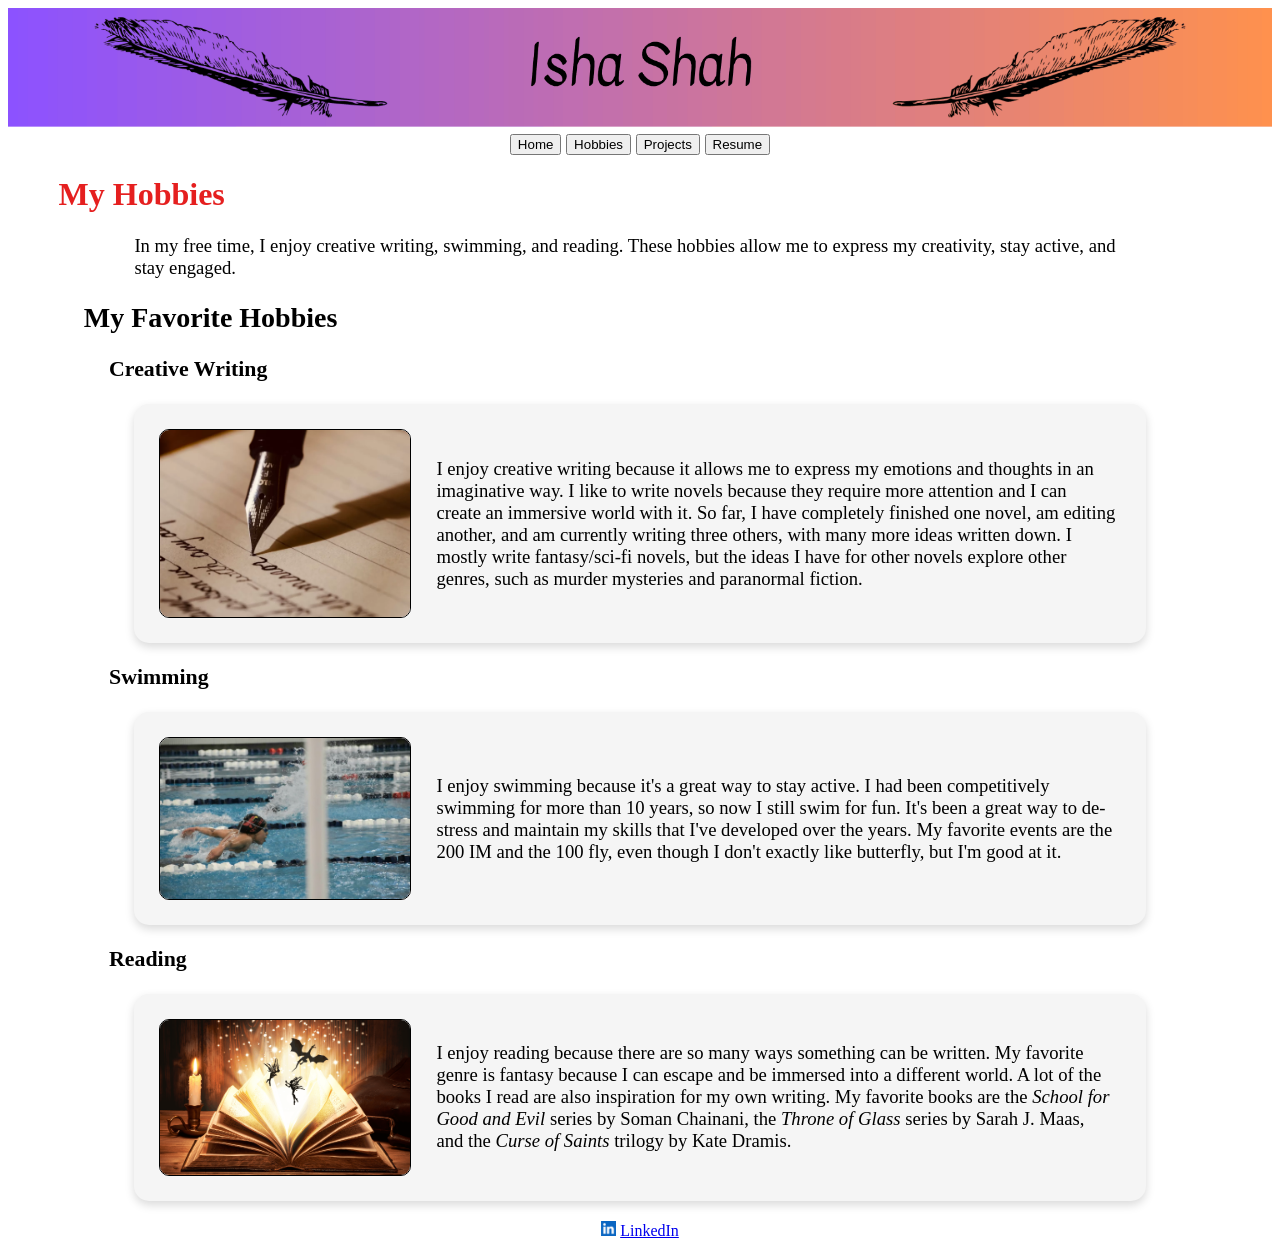
==== hobbies.html @ ad11053d "fixed paths" ====
<!DOCTYPE html>

<html>
    <head>
        <meta charset="UTF-8">
        <title> Hobbies </title>

        <link rel="stylesheet" href="resources/css/styles.css">
    </head>

    <body>
        <header>
            <img src="resources/img/Website_Header.png" alt="Isha Shah" class="header">
        </header>

        <nav>
            <button onclick="location.href='index.html'"> Home </button>
            <button onclick="location.href='hobbies.html'"> Hobbies </button>
            <button onclick="location.href='projects.html'"> Projects </button>
            <button onclick="location.href='resume.html'"> Resume </button>
        </nav>

        <main>
            <h1>
                My Hobbies
            </h1>

            <p>
                In my free time, I enjoy creative writing, swimming, and reading.
                These hobbies allow me to express my creativity, stay active, and stay engaged.
            </p>

            <section>
                <h2>
                    My Favorite Hobbies
                </h2>

                <h3>
                    Creative Writing
                </h3>

                <div class="hobby-card">
                    <img src="resources/img/Writing.png" alt="A pen on paper" class="hobby">

                    <p>
                        I enjoy creative writing because it allows me to express my emotions and thoughts in an imaginative way.
                        I like to write novels because they require more attention and I can create an immersive world with it.
                        So far, I have completely finished one novel, am editing another, and am currently writing three others, with many more ideas written down.
                        I mostly write fantasy/sci-fi novels, but the ideas I have for other novels explore other genres, such as murder mysteries and paranormal fiction.
                    </p>
                </div>

                <h3>
                    Swimming
                </h3>

                <div class="hobby-card">
                    <img src="resources/img/Swimming.png" alt="A swimmer in the pool" class="hobby">

                    <p>
                        I enjoy swimming because it's a great way to stay active. I had been competitively swimming for more than 10 years, so now I still swim for fun.
                        It's been a great way to de-stress and maintain my skills that I've developed over the years.
                        My favorite events are the 200 IM and the 100 fly, even though I don't exactly like butterfly, but I'm good at it.
                    </p>
                </div>

                <h3>
                    Reading
                </h3>

                <div class="hobby-card">
                    <img src="resources/img/Reading.png" alt="An open book" class="hobby">

                    <p>
                        I enjoy reading because there are so many ways something can be written. My favorite genre is fantasy because I can escape and be immersed into a different world.
                        A lot of the books I read are also inspiration for my own writing.
                        My favorite books are the <i>School for Good and Evil</i> series by Soman Chainani, the <i>Throne of Glass</i> series by Sarah J. Maas, and the <i>Curse of Saints</i> trilogy by Kate Dramis.
                    </p>
                </div>
            </section>
        </main>

        <footer>
            <img src="resources/img/linkedin.png" alt="linkedin logo" class="logo"> <a href="https://www.linkedin.com/in/ishashah06/">LinkedIn </a>
        </footer>

    </body>
</html>
---- resources/css/styles.css ----
body {
    font-size: 14pt;
    color: rgb(0, 0, 0);
    background-color: rgb(255, 255, 255);
}

nav {
	text-align: center;
    width: 100%;
}

footer {
    text-align: center;
    font-size: 12pt;
}

h1 {
    font-size: 24pt;
    margin-left: 4%;
    color: rgb(229, 31, 31);
}

h2 {
    margin-left: 6%;
}

h3 {
    margin-left: 8%;
}

p {
    margin-left: 10%;
    margin-right: 10%;
}

.welcome {
    margin-top: 5%;
}

.about-me {
    display: flex;
    align-items: center;
    gap: 30px;
}

.about-me p {
    flex: 1;
}

.profile {
    width: 200px;
    height: 200px;
    object-fit: cover;
    border-radius: 50%;
}

.hobby-card {
    display: flex;
    align-items: center;
    gap: 20px;

    margin: 20px 10%;
    padding: 25px;

    background-color: rgb(245, 245, 245);
    border-radius: 15px;
    box-shadow: 0px 4px 10px rgba(0, 0, 0, 0.15)
}

.hobby-card p {
    margin: 5px;
    flex: 1;
}

.hobby {
    width: 200px;
    height: auto;
    border-radius: 10px;
}

.project-card {
    display: flex;
    align-items: center;
    gap: 20px;

    margin: 20px 10%;
    padding: 25px;

    background-color: rgb(245, 245, 245);
    border-radius: 15px;
    box-shadow: 0px 4px 10px rgba(0, 0, 0, 0.15)
}

.project-card p {
    margin: 5px;
    flex: 1;
}

.project {
    width: 200px;
    height: auto;
    border-radius: 10px;
}

.book-cover {
    width: 150px;
    height: auto;
    border-radius: 10px;
}

.download-container {
    text-align: right;
    margin-bottom: 15px;
}

.download-container button {
    padding: 10px 15px;
    border-radius: 4px;
}

.resume-header {
    text-align: center;
    border-bottom: 2px solid #333;
    padding-bottom: 15px;
}

.resume-header h1 {
    font-size: 28pt;
    margin-bottom: 5px;
}

.resume-header p {
    font-size: 14pt;
    color: #555;
}

.education h2,
.skills h2,
.experience h2 {
    font-size: 18pt;
    border-bottom: 1px solid #999;
    padding-bottom: 5px;
    margin-top: 25px;
}

.education h3,
.experience h3 {
    font-size: 16pt;
    margin-bottom: 3px;
}

.education p,
.experience p {
    font-size: 14pt;
    margin-top: 0;
}

.skills ul {
    padding-left: 125px;
}

.experience ul {
    padding-left: 175px;
}

.experience li,
.skills li {
    font-size: 14pt;
    margin-bottom: 5px;
    line-height: 1.4;
}

img.header {
    width: 100%;
}

img.logo {
    width: 15px;
}

img.profile {
    margin-left: 100px;
    border: 0.5px solid black;
}

img.hobby {
    width:250px;
    border: 0.5px solid black;
}

img.project {
    width: 250px;
    border: 0.5px solid black;
}
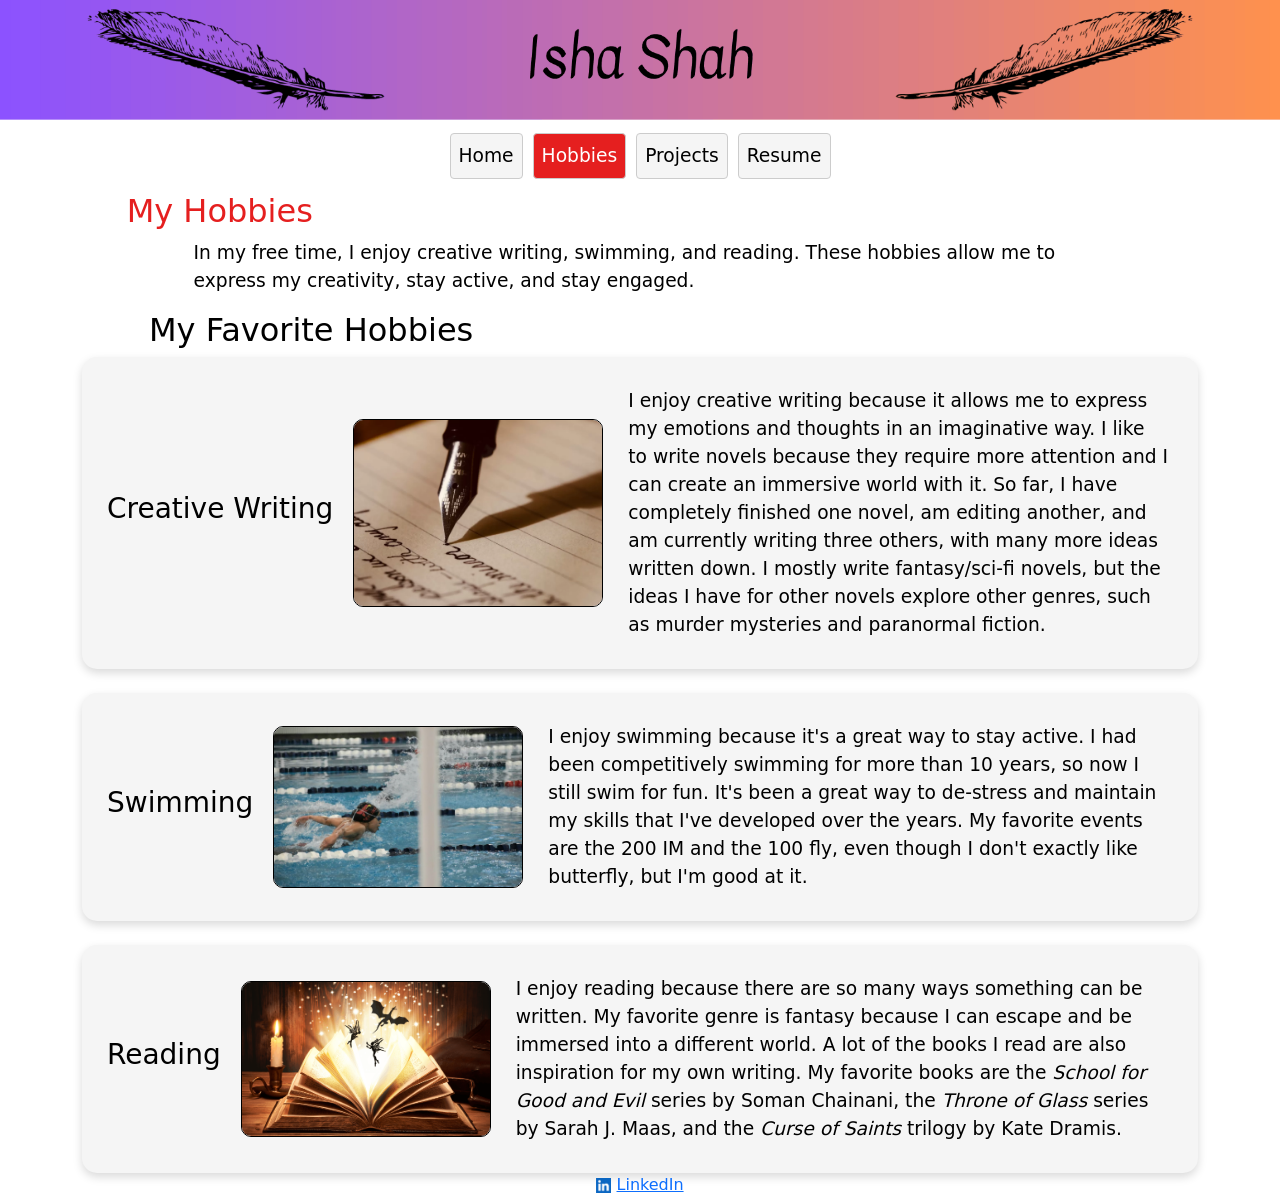
==== commit 7b002dab: "updates" ====
--- a/hobbies.html
+++ b/hobbies.html
@@ -5,22 +5,53 @@
         <meta charset="UTF-8">
         <title> Hobbies </title>
 
-        <link rel="stylesheet" href="resources/css/styles.css">
+        <link href="https://cdn.jsdelivr.net/npm/bootstrap@5.3.8/dist/css/bootstrap.min.css" rel="stylesheet">
+        <link rel="stylesheet" href="../resources/css/styles.css">
     </head>
 
     <body>
         <header>
-            <img src="resources/img/Website_Header.png" alt="Isha Shah" class="header">
+            <img src="../resources/img/Website_Header.png" alt="Isha Shah" class="header">
         </header>
 
-        <nav>
-            <button onclick="location.href='index.html'"> Home </button>
-            <button onclick="location.href='hobbies.html'"> Hobbies </button>
-            <button onclick="location.href='projects.html'"> Projects </button>
-            <button onclick="location.href='resume.html'"> Resume </button>
+        <nav class="navbar navbar-expand-sm custom-navbar">
+            <div class="container">
+                <button class="navbar-toggler" type="button" data-bs-toggle="collapse" data-bs-target="#mainNav" aria-controls="mainNav" aria-expanded="false" aria-label="Toggle navigation">
+                    <span class="navbar-toggler-icon"></span>
+                </button>
+
+                <div class="collapse navbar-collapse justify-content-center" id="mainNav">
+
+                    <ul class="navbar-nav">
+
+                        <li class="nav-item">
+                            <a class="nav-link" href="index.html">
+                                Home
+                            </a>
+                        </li>
+
+                        <li class="nav-item">
+                            <a class="nav-link active" href="hobbies.html">
+                                Hobbies
+                            </a>
+                        </li>
+                        <li class="nav-item">
+                            <a class="nav-link" href="projects.html">
+                                Projects
+                            </a>
+                        </li>
+                        <li class="nav-item">
+                            <a class="nav-link" href="resume.html">
+                                Resume
+                            </a>
+                        </li>
+
+                    </ul>
+                </div>
+            </div>
         </nav>
 
-        <main>
+        <main class="container">
             <h1>
                 My Hobbies
             </h1>
@@ -31,57 +62,68 @@
             </p>
 
             <section>
+                <!-- element -->
                 <h2>
                     My Favorite Hobbies
                 </h2>
 
-                <h3>
-                    Creative Writing
-                </h3>
+                <div class="row g-4">
+                    <div class="col-md-4 hobby-override">
+                        <div class="hobby-card">
+                            <h3>
+                                Creative Writing
+                            </h3>
 
-                <div class="hobby-card">
-                    <img src="resources/img/Writing.png" alt="A pen on paper" class="hobby">
+                            <!-- parent-child relationship of <div> and <p> -->
+                            <img src="../resources/img/Writing.png" alt="A pen on paper" class="hobby">
 
-                    <p>
-                        I enjoy creative writing because it allows me to express my emotions and thoughts in an imaginative way.
-                        I like to write novels because they require more attention and I can create an immersive world with it.
-                        So far, I have completely finished one novel, am editing another, and am currently writing three others, with many more ideas written down.
-                        I mostly write fantasy/sci-fi novels, but the ideas I have for other novels explore other genres, such as murder mysteries and paranormal fiction.
-                    </p>
-                </div>
+                            <p>
+                                I enjoy creative writing because it allows me to express my emotions and thoughts in an imaginative way.
+                                I like to write novels because they require more attention and I can create an immersive world with it.
+                                So far, I have completely finished one novel, am editing another, and am currently writing three others, with many more ideas written down.
+                                I mostly write fantasy/sci-fi novels, but the ideas I have for other novels explore other genres, such as murder mysteries and paranormal fiction.
+                            </p>
+                        </div>
+                    </div>
 
-                <h3>
-                    Swimming
-                </h3>
+                    <div class="col-md-4 hobby-override">
+                        <div class="hobby-card">
+                            <h3>
+                                Swimming
+                            </h3>
 
-                <div class="hobby-card">
-                    <img src="resources/img/Swimming.png" alt="A swimmer in the pool" class="hobby">
+                            <img src="../resources/img/Swimming.png" alt="A swimmer in the pool" class="hobby">
 
-                    <p>
-                        I enjoy swimming because it's a great way to stay active. I had been competitively swimming for more than 10 years, so now I still swim for fun.
-                        It's been a great way to de-stress and maintain my skills that I've developed over the years.
-                        My favorite events are the 200 IM and the 100 fly, even though I don't exactly like butterfly, but I'm good at it.
-                    </p>
-                </div>
+                            <p>
+                                I enjoy swimming because it's a great way to stay active. I had been competitively swimming for more than 10 years, so now I still swim for fun.
+                                It's been a great way to de-stress and maintain my skills that I've developed over the years.
+                                My favorite events are the 200 IM and the 100 fly, even though I don't exactly like butterfly, but I'm good at it.
+                            </p>
+                        </div>
+                    </div>
 
-                <h3>
-                    Reading
-                </h3>
+                    <div class="col-md-4 hobby-override">
+                        <div class="hobby-card">
+                            <h3>
+                                Reading
+                            </h3>
 
-                <div class="hobby-card">
-                    <img src="resources/img/Reading.png" alt="An open book" class="hobby">
+                            <img src="../resources/img/Reading.png" alt="An open book" class="hobby"> <!-- class attribute -->
 
-                    <p>
-                        I enjoy reading because there are so many ways something can be written. My favorite genre is fantasy because I can escape and be immersed into a different world.
-                        A lot of the books I read are also inspiration for my own writing.
-                        My favorite books are the <i>School for Good and Evil</i> series by Soman Chainani, the <i>Throne of Glass</i> series by Sarah J. Maas, and the <i>Curse of Saints</i> trilogy by Kate Dramis.
-                    </p>
+                            <p>
+                                I enjoy reading because there are so many ways something can be written. My favorite genre is fantasy because I can escape and be immersed into a different world.
+                                A lot of the books I read are also inspiration for my own writing.
+                                My favorite books are the <i>School for Good and Evil</i> series by Soman Chainani, the <i>Throne of Glass</i> series by Sarah J. Maas, and the <i>Curse of Saints</i> trilogy by Kate Dramis.
+                            </p>
+                        </div>
+                    </div>
+
                 </div>
             </section>
         </main>
 
         <footer>
-            <img src="resources/img/linkedin.png" alt="linkedin logo" class="logo"> <a href="https://www.linkedin.com/in/ishashah06/">LinkedIn </a>
+            <img src="../resources/img/linkedin.png" alt="linkedin logo" class="logo"> <a href="https://www.linkedin.com/in/ishashah06/">LinkedIn </a>
         </footer>
 
     </body>
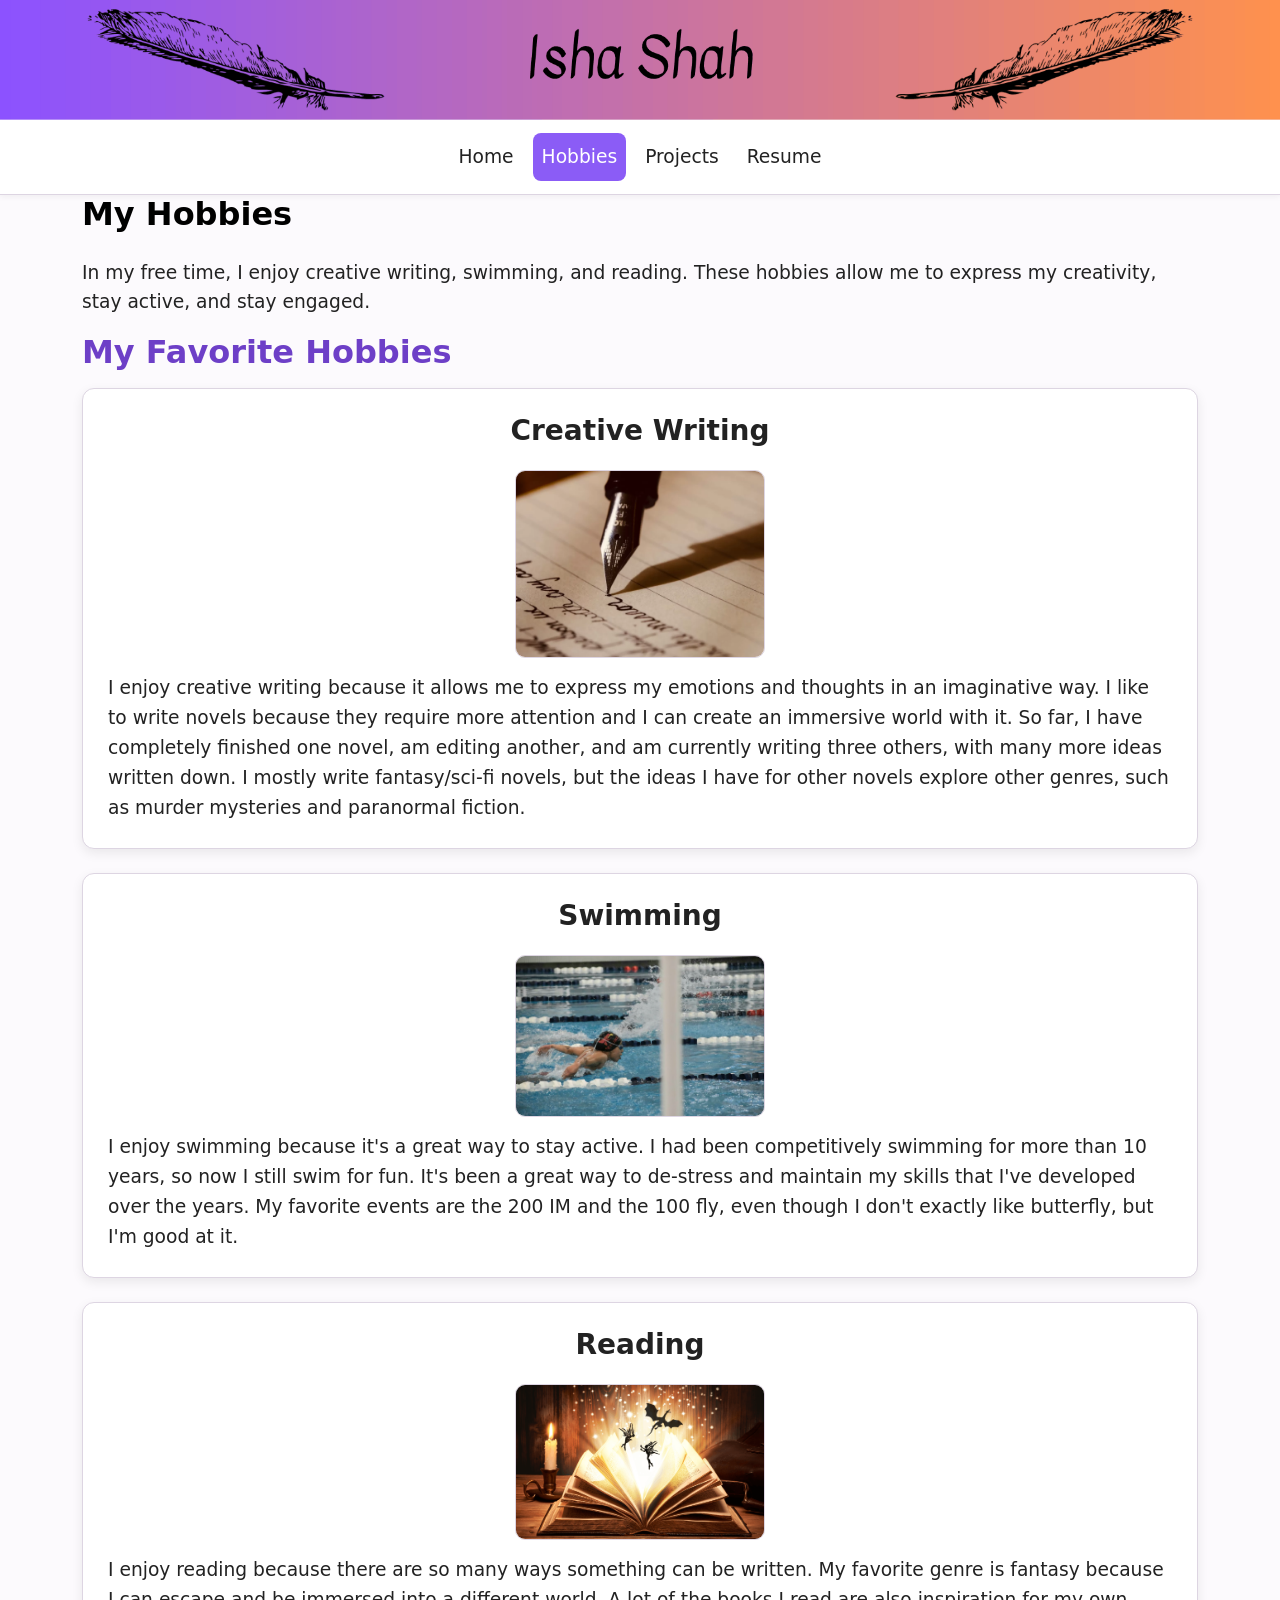
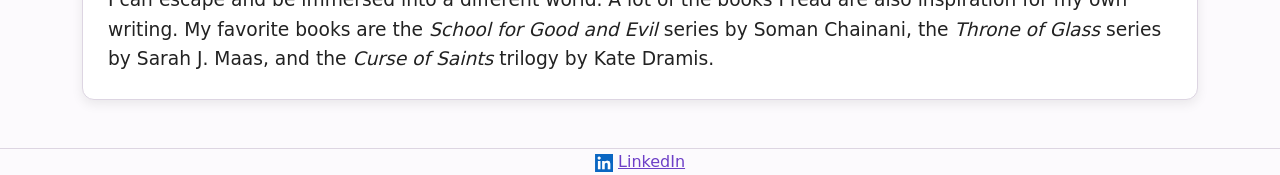
==== commit b7a5fa50: "updates" ====
--- a/hobbies.html
+++ b/hobbies.html
@@ -25,7 +25,7 @@
                     <ul class="navbar-nav">
 
                         <li class="nav-item">
-                            <a class="nav-link" href="index.html">
+                            <a class="nav-link" href="home.html">
                                 Home
                             </a>
                         </li>
--- a/resources/css/styles.css
+++ b/resources/css/styles.css
@@ -0,0 +1,405 @@
+:root {
+    --purple: #8B5CF6;
+    --purple-dark: #6D3FC7;
+    --mauve: #A85D9F;
+    --coral: #E77C78;
+    --orange: #F28A5B;
+    --background: #FCFAFD;
+    --surface: #FFFFFF;
+    --surface-alt: #F5F1F7;
+    --text: #222222;
+    --muted-text: #5F5F5F;
+    --border: #DDD5E2;
+}
+
+body {
+    font-size: 14pt;
+    color: var(--text);
+    background-color: var(--background);
+    line-height: 1.6;
+}
+
+h1 {
+    font-size: 24pt;
+    font-weight: 700;
+    color: black;
+    margin-bottom: 1.5rem;
+}
+
+h2 {
+    color: var(--purple-dark);
+    font-weight: 600;
+    margin-bottom: 1rem;
+}
+
+h3 {
+    color: var(--text);
+    font-weight: 600;
+}
+
+p {
+    color: var(--text);
+}
+
+
+/* Bootstrap Navbar */
+
+.custom-navbar {
+    text-align: center;
+    width: 100%;
+    background-color: var(--surface);
+    border-bottom: 1px solid var(--border);
+    box-shadow: 0 2px 6px rgba(0, 0, 0, 0.05);
+}
+
+.custom-navbar .nav-link {
+    color: var(--text);
+    background-color: transparent;
+    border: 1px solid transparent;
+    border-radius: 8px;
+    margin: 5px;
+    padding: 8px 20px;
+    font-weight: 500;
+    transition: 0.2s ease;
+}
+
+.custom-navbar .nav-link:hover {
+    background-color: #F0E9F7;
+    color: var(--purple-dark);
+}
+
+.custom-navbar .nav-link.active {
+    background-color: var(--purple);
+    color: white;
+}
+
+.custom-navbar .navbar-toggler {
+    border-color: var(--border);
+}
+
+.custom-navbar .navbar-toggler-icon {
+    filter: invert(40%);
+}
+
+
+/* General */
+.btn-primary {
+    background-color: #555555;
+    border-color: #555555;
+    color: white;
+}
+
+.btn-primary:hover {
+    background-color: #333333;
+    border-color: #333333;
+    color: white;
+}
+
+footer {
+    text-align: center;
+    font-size: 12pt;
+    color: var(--muted-text);
+    border-top: 1px solid var(--border);
+    margin-top: 3rem;
+}
+
+footer a {
+    color: var(--purple-dark);
+}
+
+footer a:hover {
+    color: var(--coral);
+}
+
+
+/* Home */
+
+.welcome {
+    margin-top: 5%;
+    background-color: var(--surface);
+    border: 1px solid var(--border);
+    border-radius: 12px;
+    box-shadow: 0 4px 12px rgba(0, 0, 0, 0.08);
+}
+
+.profile {
+    width: 200px;
+    height: 200px;
+    object-fit: cover;
+    border-radius: 50%;
+}
+
+img.profile {
+    margin-left: 0;
+    border: 3px solid black;
+}
+
+
+/* Hobbies */
+
+.hobby-card {
+    display: flex;
+    flex-direction: column;
+    align-items: center;
+    height: 100%;
+    gap: 15px;
+    padding: 25px;
+    background-color: var(--surface);
+    border: 1px solid var(--border);
+    border-radius: 12px;
+    box-shadow: 0 4px 12px rgba(0, 0, 0, 0.08);
+    transition: 0.2s ease;
+}
+
+.hobby-card:hover {
+    transform: translateY(-3px);
+    box-shadow: 0 7px 16px rgba(0, 0, 0, 0.12);
+}
+
+.hobby-card p {
+    margin: 0;
+}
+
+.hobby-card h3 {
+    margin-left: 0;
+    text-align: center;
+}
+
+.hobby {
+    width: 100%;
+    max-width: 250px;
+    height: auto;
+    border-radius: 10px;
+    border: 1px solid var(--border);
+}
+
+.hobby-override {
+    width: 100%;
+}
+
+
+/* Projects */
+
+/* Make the accordion narrower and center it */
+#projectsAccordion {
+    width: 90%;
+    max-width: 1000px;
+    margin: 0 auto;
+}
+
+/* Override the general h3 margin */
+#projectsAccordion .accordion-header {
+    margin-left: 0;
+    margin-right: 0;
+}
+
+#projectsAccordion .accordion-button {
+    font-weight: 600;
+}
+
+#projectsAccordion .accordion-button:not(.collapsed) {
+    background-color: #F0E9F7;
+    color: var(--purple-dark);
+}
+
+/* Override the general paragraph margins */
+#projectsAccordion .accordion-body p {
+    margin-left: 0;
+    margin-right: 0;
+}
+
+.project {
+    width: 100%;
+    max-width: 250px;
+    height: auto;
+    border-radius: 10px;
+    border: 1px solid var(--border);
+}
+
+.book-cover {
+    width: 150px;
+    height: auto;
+    border-radius: 10px;
+    border: 1px solid var(--border);
+}
+
+
+/* Resume */
+
+.download-container {
+    text-align: right;
+    margin-bottom: 15px;
+}
+
+.resume {
+    background-color: #FFFFFF;
+    padding: 40px;
+    border: 1px solid #D6D6D6;
+    border-radius: 4px;
+    box-shadow: 0 2px 8px rgba(0, 0, 0, 0.08);
+}
+
+.resume-header {
+    text-align: center;
+    border-bottom: 2px solid #333333;
+    padding-bottom: 15px;
+    margin-bottom: 30px;
+}
+
+.resume-header h1 {
+    color: #222222;
+    font-size: 28pt;
+    margin-bottom: 5px;
+}
+
+.resume-header p {
+    color: #555555;
+    margin: 0;
+}
+
+.resume-section {
+    margin-bottom: 30px;
+}
+
+.resume-section h2 {
+    font-size: 18pt;
+    color: #222222;
+    border-bottom: 1px solid #999999;
+    padding-bottom: 6px;
+    margin-bottom: 20px;
+}
+
+.resume-entry {
+    margin-bottom: 25px;
+}
+
+.resume-entry h3 {
+    font-size: 15pt;
+    color: #222222;
+    margin: 0 0 4px 0;
+}
+
+.resume-entry p {
+    color: #333333;
+    margin: 0 0 4px 0;
+}
+
+.resume-subtitle {
+    font-weight: 600;
+    color: #444444;
+}
+
+.resume-date {
+    font-size: 12pt;
+    color: #666666;
+}
+
+.resume-job-header {
+    display: flex;
+    justify-content: space-between;
+    align-items: baseline;
+    gap: 15px;
+}
+
+.resume-job-header h3 {
+    margin: 0;
+}
+
+.resume-job-header span {
+    color: #666666;
+    font-size: 12pt;
+    white-space: nowrap;
+}
+
+.resume-entry ul {
+    padding-left: 22px;
+    margin-top: 8px;
+}
+
+.resume-entry li {
+    color: #333333;
+    margin-bottom: 6px;
+    line-height: 1.5;
+}
+
+.skills-list {
+    padding-left: 22px;
+}
+
+.skills-list li {
+    color: #333333;
+    margin-bottom: 8px;
+}
+
+
+/* Images */
+
+img.header {
+    width: 100%;
+    display: block;
+}
+
+img.logo {
+    width: 18px;
+}
+
+
+/* Responsive Home Page */
+
+@media (max-width: 768px) {
+    .profile {
+        width: 175px;
+        height: 175px;
+    }
+
+    #projectsAccordion {
+        width: 100%;
+    }
+
+    .resume-job-header {
+        display: block;
+    }
+
+    .resume-job-header span {
+        display: block;
+        margin-top: 3px;
+    }
+}
+
+
+/* Small Screens */
+
+@media (max-width: 576px) {
+    body {
+        font-size: 12pt;
+    }
+
+    h1 {
+        font-size: 21pt;
+    }
+
+    .profile {
+        width: 175px;
+        height: 175px;
+    }
+
+    .download-container {
+        text-align: center;
+    }
+
+    .hobby-card {
+        padding: 20px;
+    }
+
+    .hobby {
+        max-width: 200px;
+    }
+
+    .resume {
+        padding: 20px;
+    }
+
+    .resume-header h1 {
+        font-size: 24pt;
+    }
+}
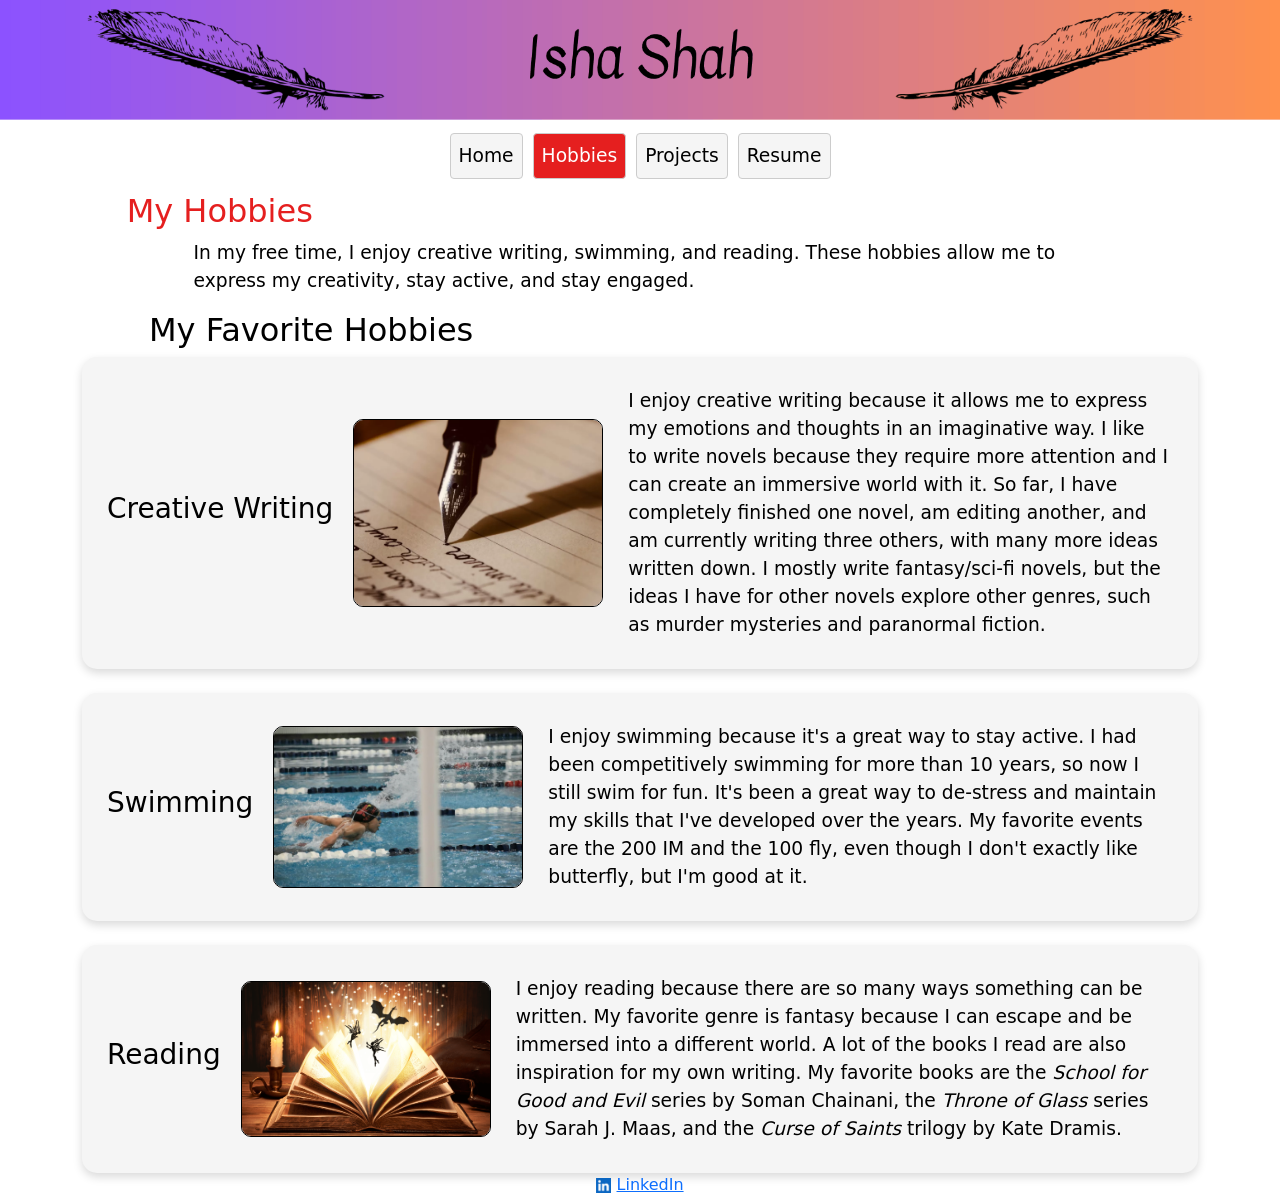
==== commit 578285f2: "Revert "updates" This reverts commit b7a5fa509279035b1c753d3e60d21661553dc1d3." ====
--- a/hobbies.html
+++ b/hobbies.html
@@ -6,12 +6,12 @@
         <title> Hobbies </title>
 
         <link href="https://cdn.jsdelivr.net/npm/bootstrap@5.3.8/dist/css/bootstrap.min.css" rel="stylesheet">
-        <link rel="stylesheet" href="../resources/css/styles.css">
+        <link rel="stylesheet" href="resources/css/styles.css">
     </head>
 
     <body>
         <header>
-            <img src="../resources/img/Website_Header.png" alt="Isha Shah" class="header">
+            <img src="resources/img/Website_Header.png" alt="Isha Shah" class="header">
         </header>
 
         <nav class="navbar navbar-expand-sm custom-navbar">
@@ -25,7 +25,7 @@
                     <ul class="navbar-nav">
 
                         <li class="nav-item">
-                            <a class="nav-link" href="home.html">
+                            <a class="nav-link" href="index.html">
                                 Home
                             </a>
                         </li>
@@ -75,7 +75,7 @@
                             </h3>
 
                             <!-- parent-child relationship of <div> and <p> -->
-                            <img src="../resources/img/Writing.png" alt="A pen on paper" class="hobby">
+                            <img src="resources/img/Writing.png" alt="A pen on paper" class="hobby">
 
                             <p>
                                 I enjoy creative writing because it allows me to express my emotions and thoughts in an imaginative way.
@@ -92,7 +92,7 @@
                                 Swimming
                             </h3>
 
-                            <img src="../resources/img/Swimming.png" alt="A swimmer in the pool" class="hobby">
+                            <img src="resources/img/Swimming.png" alt="A swimmer in the pool" class="hobby">
 
                             <p>
                                 I enjoy swimming because it's a great way to stay active. I had been competitively swimming for more than 10 years, so now I still swim for fun.
@@ -108,7 +108,7 @@
                                 Reading
                             </h3>
 
-                            <img src="../resources/img/Reading.png" alt="An open book" class="hobby"> <!-- class attribute -->
+                            <img src="resources/img/Reading.png" alt="An open book" class="hobby"> <!-- class attribute -->
 
                             <p>
                                 I enjoy reading because there are so many ways something can be written. My favorite genre is fantasy because I can escape and be immersed into a different world.
@@ -123,7 +123,7 @@
         </main>
 
         <footer>
-            <img src="../resources/img/linkedin.png" alt="linkedin logo" class="logo"> <a href="https://www.linkedin.com/in/ishashah06/">LinkedIn </a>
+            <img src="resources/img/linkedin.png" alt="linkedin logo" class="logo"> <a href="https://www.linkedin.com/in/ishashah06/">LinkedIn </a>
         </footer>
 
     </body>
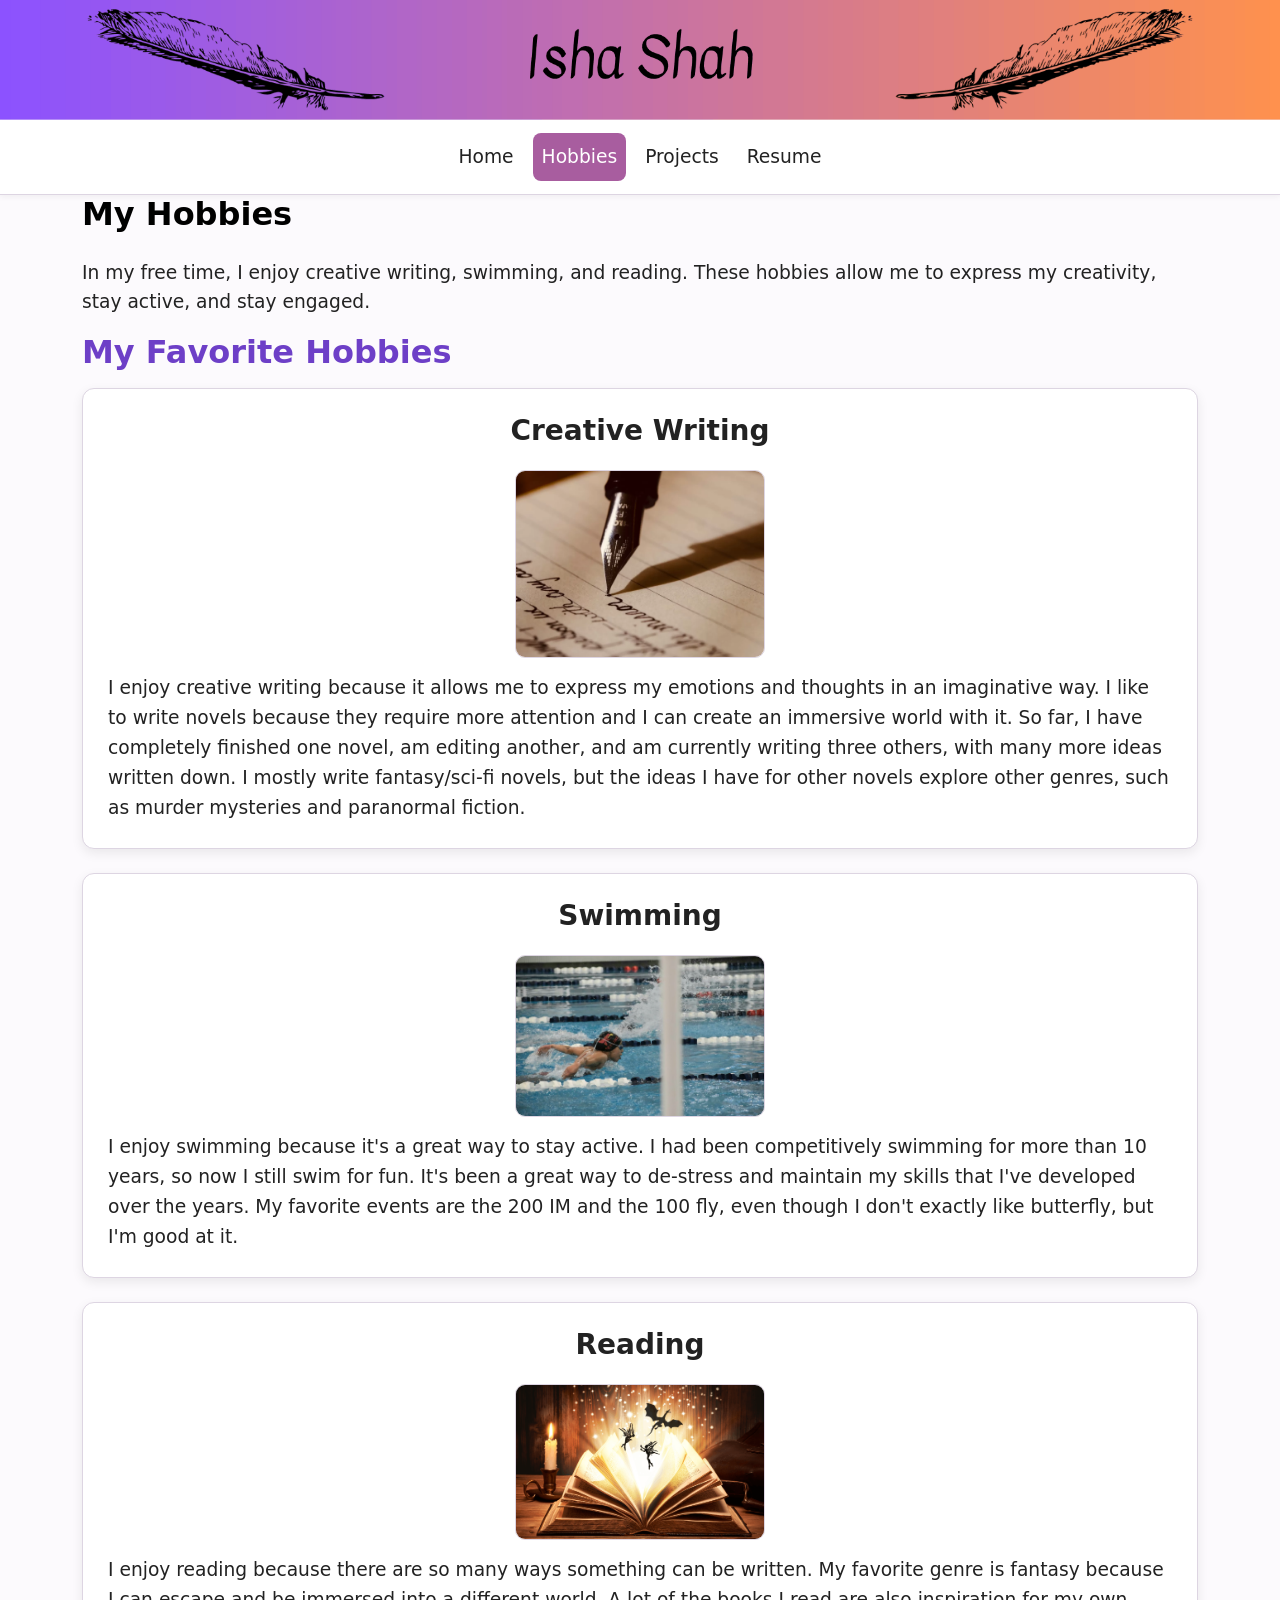
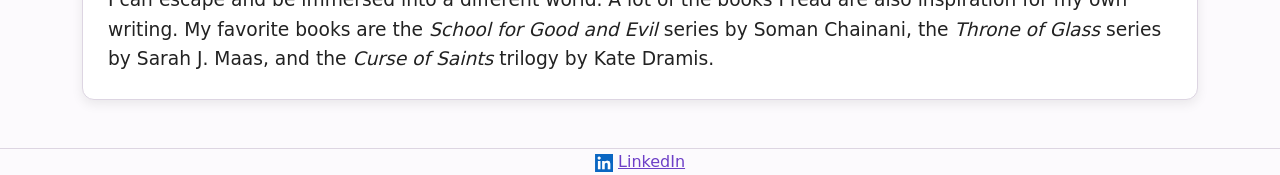
==== commit 126e3dce: "menu" ====
--- a/hobbies.html
+++ b/hobbies.html
@@ -15,12 +15,24 @@
         </header>
 
         <nav class="navbar navbar-expand-sm custom-navbar">
+
             <div class="container">
-                <button class="navbar-toggler" type="button" data-bs-toggle="collapse" data-bs-target="#mainNav" aria-controls="mainNav" aria-expanded="false" aria-label="Toggle navigation">
+
+                <button
+                    class="navbar-toggler"
+                    type="button"
+                    data-bs-toggle="collapse"
+                    data-bs-target="#mainNav"
+                    aria-controls="mainNav"
+                    aria-expanded="false"
+                    aria-label="Toggle navigation">
+
                     <span class="navbar-toggler-icon"></span>
+
                 </button>
 
-                <div class="collapse navbar-collapse justify-content-center" id="mainNav">
+                <div class="collapse navbar-collapse justify-content-center"
+                     id="mainNav">
 
                     <ul class="navbar-nav">
 
@@ -35,11 +47,13 @@
                                 Hobbies
                             </a>
                         </li>
+
                         <li class="nav-item">
                             <a class="nav-link" href="projects.html">
                                 Projects
                             </a>
                         </li>
+
                         <li class="nav-item">
                             <a class="nav-link" href="resume.html">
                                 Resume
@@ -47,8 +61,11 @@
                         </li>
 
                     </ul>
+
                 </div>
+
             </div>
+
         </nav>
 
         <main class="container">
--- a/resources/css/styles.css
+++ b/resources/css/styles.css
@@ -0,0 +1,404 @@
+:root {
+    --purple-dark: #6D3FC7;
+    --mauve: #A85D9F;
+    --coral: #E77C78;
+    --orange: #F28A5B;
+    --background: #FCFAFD;
+    --surface: #FFFFFF;
+    --surface-alt: #F5F1F7;
+    --text: #222222;
+    --muted-text: #5F5F5F;
+    --border: #DDD5E2;
+}
+
+body {
+    font-size: 14pt;
+    color: var(--text);
+    background-color: var(--background);
+    line-height: 1.6;
+}
+
+h1 {
+    font-size: 24pt;
+    font-weight: 700;
+    color: black;
+    margin-bottom: 1.5rem;
+}
+
+h2 {
+    color: var(--purple-dark);
+    font-weight: 600;
+    margin-bottom: 1rem;
+}
+
+h3 {
+    color: var(--text);
+    font-weight: 600;
+}
+
+p {
+    color: var(--text);
+}
+
+
+/* Bootstrap Navbar */
+
+.custom-navbar {
+    text-align: center;
+    width: 100%;
+    background-color: var(--surface);
+    border-bottom: 1px solid var(--border);
+    box-shadow: 0 2px 6px rgba(0, 0, 0, 0.05);
+}
+
+.custom-navbar .nav-link {
+    color: var(--text);
+    background-color: transparent;
+    border: 1px solid transparent;
+    border-radius: 8px;
+    margin: 5px;
+    padding: 8px 20px;
+    font-weight: 500;
+    transition: 0.2s ease;
+}
+
+.custom-navbar .nav-link:hover {
+    background-color: #F0E9F7;
+    color: var(--purple-dark);
+}
+
+.custom-navbar .nav-link.active {
+    background-color: var(--mauve);
+    color: white;
+}
+
+.custom-navbar .navbar-toggler {
+    border-color: var(--border);
+}
+
+.custom-navbar .navbar-toggler-icon {
+    filter: invert(40%);
+}
+
+
+/* General */
+.btn-primary {
+    background-color: #555555;
+    border-color: #555555;
+    color: white;
+}
+
+.btn-primary:hover {
+    background-color: #333333;
+    border-color: #333333;
+    color: white;
+}
+
+footer {
+    text-align: center;
+    font-size: 12pt;
+    color: var(--muted-text);
+    border-top: 1px solid var(--border);
+    margin-top: 3rem;
+}
+
+footer a {
+    color: var(--purple-dark);
+}
+
+footer a:hover {
+    color: var(--coral);
+}
+
+
+/* Home */
+
+.welcome {
+    margin-top: 5%;
+    background-color: var(--surface);
+    border: 1px solid var(--border);
+    border-radius: 12px;
+    box-shadow: 0 4px 12px rgba(0, 0, 0, 0.08);
+}
+
+.profile {
+    width: 200px;
+    height: 200px;
+    object-fit: cover;
+    border-radius: 50%;
+}
+
+img.profile {
+    margin-left: 0;
+    border: 1.5px solid black;
+}
+
+
+/* Hobbies */
+
+.hobby-card {
+    display: flex;
+    flex-direction: column;
+    align-items: center;
+    height: 100%;
+    gap: 15px;
+    padding: 25px;
+    background-color: var(--surface);
+    border: 1px solid var(--border);
+    border-radius: 12px;
+    box-shadow: 0 4px 12px rgba(0, 0, 0, 0.08);
+    transition: 0.2s ease;
+}
+
+.hobby-card:hover {
+    transform: translateY(-3px);
+    box-shadow: 0 7px 16px rgba(0, 0, 0, 0.12);
+}
+
+.hobby-card p {
+    margin: 0;
+}
+
+.hobby-card h3 {
+    margin-left: 0;
+    text-align: center;
+}
+
+.hobby {
+    width: 100%;
+    max-width: 250px;
+    height: auto;
+    border-radius: 10px;
+    border: 1px solid var(--border);
+}
+
+.hobby-override {
+    width: 100%;
+}
+
+
+/* Projects */
+
+/* Make the accordion narrower and center it */
+#projectsAccordion {
+    width: 90%;
+    max-width: 1000px;
+    margin: 0 auto;
+}
+
+/* Override the general h3 margin */
+#projectsAccordion .accordion-header {
+    margin-left: 0;
+    margin-right: 0;
+}
+
+#projectsAccordion .accordion-button {
+    font-weight: 600;
+}
+
+#projectsAccordion .accordion-button:not(.collapsed) {
+    background-color: #F0E9F7;
+    color: var(--purple-dark);
+}
+
+/* Override the general paragraph margins */
+#projectsAccordion .accordion-body p {
+    margin-left: 0;
+    margin-right: 0;
+}
+
+.project {
+    width: 100%;
+    max-width: 250px;
+    height: auto;
+    border-radius: 10px;
+    border: 1px solid var(--border);
+}
+
+.book-cover {
+    width: 150px;
+    height: auto;
+    border-radius: 10px;
+    border: 1px solid var(--border);
+}
+
+
+/* Resume */
+
+.download-container {
+    text-align: right;
+    margin-bottom: 15px;
+}
+
+.resume {
+    background-color: #FFFFFF;
+    padding: 40px;
+    border: 1px solid #D6D6D6;
+    border-radius: 4px;
+    box-shadow: 0 2px 8px rgba(0, 0, 0, 0.08);
+}
+
+.resume-header {
+    text-align: center;
+    border-bottom: 2px solid #333333;
+    padding-bottom: 15px;
+    margin-bottom: 30px;
+}
+
+.resume-header h1 {
+    color: #222222;
+    font-size: 28pt;
+    margin-bottom: 5px;
+}
+
+.resume-header p {
+    color: #555555;
+    margin: 0;
+}
+
+.resume-section {
+    margin-bottom: 30px;
+}
+
+.resume-section h2 {
+    font-size: 18pt;
+    color: #222222;
+    border-bottom: 1px solid #999999;
+    padding-bottom: 6px;
+    margin-bottom: 20px;
+}
+
+.resume-entry {
+    margin-bottom: 25px;
+}
+
+.resume-entry h3 {
+    font-size: 15pt;
+    color: #222222;
+    margin: 0 0 4px 0;
+}
+
+.resume-entry p {
+    color: #333333;
+    margin: 0 0 4px 0;
+}
+
+.resume-subtitle {
+    font-weight: 600;
+    color: #444444;
+}
+
+.resume-date {
+    font-size: 12pt;
+    color: #666666;
+}
+
+.resume-job-header {
+    display: flex;
+    justify-content: space-between;
+    align-items: baseline;
+    gap: 15px;
+}
+
+.resume-job-header h3 {
+    margin: 0;
+}
+
+.resume-job-header span {
+    color: #666666;
+    font-size: 12pt;
+    white-space: nowrap;
+}
+
+.resume-entry ul {
+    padding-left: 22px;
+    margin-top: 8px;
+}
+
+.resume-entry li {
+    color: #333333;
+    margin-bottom: 6px;
+    line-height: 1.5;
+}
+
+.skills-list {
+    padding-left: 22px;
+}
+
+.skills-list li {
+    color: #333333;
+    margin-bottom: 8px;
+}
+
+
+/* Images */
+
+img.header {
+    width: 100%;
+    display: block;
+}
+
+img.logo {
+    width: 18px;
+}
+
+
+/* Responsive Home Page */
+
+@media (max-width: 768px) {
+    .profile {
+        width: 175px;
+        height: 175px;
+    }
+
+    #projectsAccordion {
+        width: 100%;
+    }
+
+    .resume-job-header {
+        display: block;
+    }
+
+    .resume-job-header span {
+        display: block;
+        margin-top: 3px;
+    }
+}
+
+
+/* Small Screens */
+
+@media (max-width: 576px) {
+    body {
+        font-size: 12pt;
+    }
+
+    h1 {
+        font-size: 21pt;
+    }
+
+    .profile {
+        width: 175px;
+        height: 175px;
+    }
+
+    .download-container {
+        text-align: center;
+    }
+
+    .hobby-card {
+        padding: 20px;
+    }
+
+    .hobby {
+        max-width: 200px;
+    }
+
+    .resume {
+        padding: 20px;
+    }
+
+    .resume-header h1 {
+        font-size: 24pt;
+    }
+}
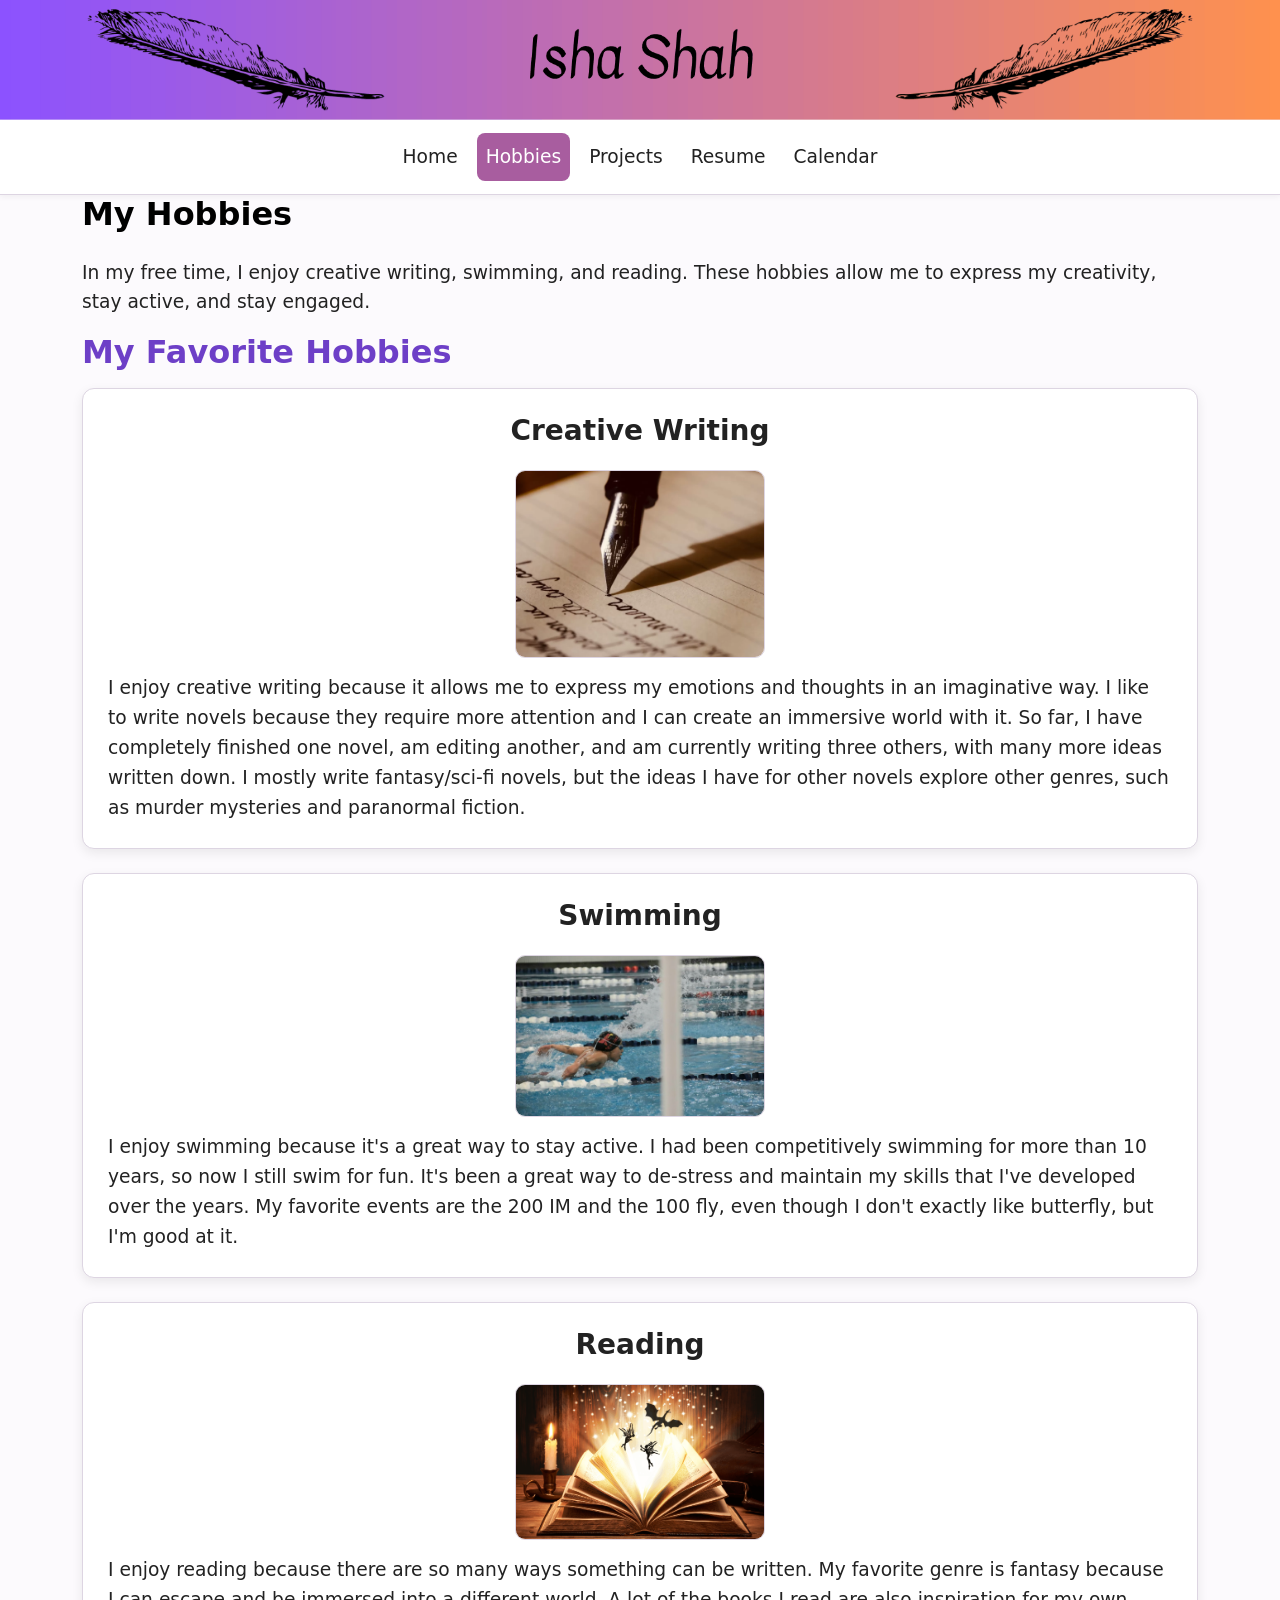
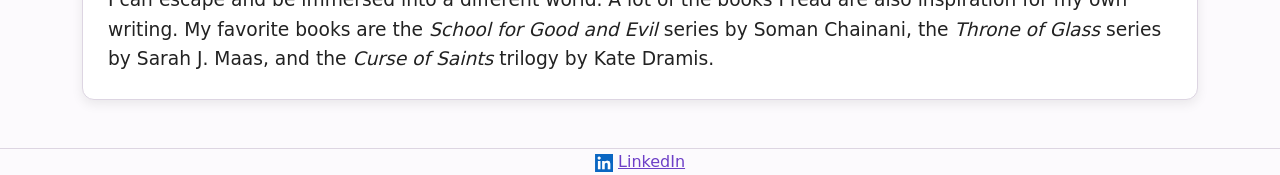
==== commit 1114a1f6: "calendar" ====
--- a/hobbies.html
+++ b/hobbies.html
@@ -57,6 +57,12 @@
                         <li class="nav-item">
                             <a class="nav-link" href="resume.html">
                                 Resume
+                            </a>
+                        </li>
+
+                        <li class="nav-item">
+                            <a class="nav-link" href="Calendar/calendar.html">
+                                Calendar
                             </a>
                         </li>
 
@@ -143,5 +149,9 @@
             <img src="resources/img/linkedin.png" alt="linkedin logo" class="logo"> <a href="https://www.linkedin.com/in/ishashah06/">LinkedIn </a>
         </footer>
 
+        <script
+            src="https://cdn.jsdelivr.net/npm/bootstrap@5.3.8/dist/js/bootstrap.bundle.min.js">
+        </script>
+
     </body>
 </html>
